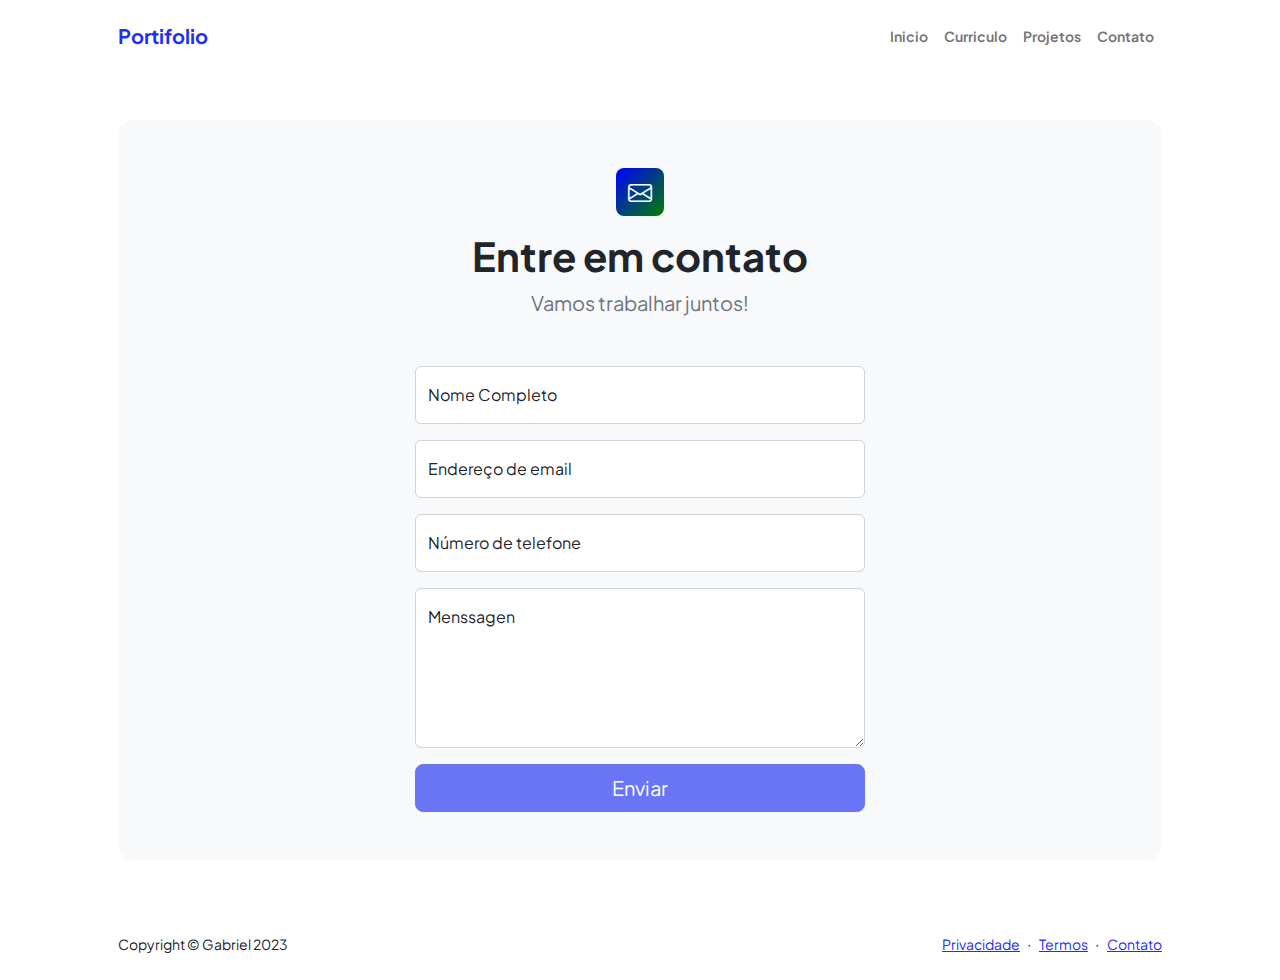
==== contato.html @ ac5b2639 "Meu Portifolio" ====
<!DOCTYPE html>
<html lang="en">
    <head>
        <meta charset="utf-8" />
        <meta name="viewport" content="width=device-width, initial-scale=1, shrink-to-fit=no" />
        <meta name="description" content />
        <meta name="author" content />
        <title>Portifolio</title>
        <!-- Favicon-->
        <link rel="icon" type="image/x-icon" href="assets/favicon.ico" />
        <!-- Custom Google font-->
        <link rel="preconnect" href="https://fonts.googleapis.com" />
        <link rel="preconnect" href="https://fonts.gstatic.com" crossorigin />
        <link href="https://fonts.googleapis.com/css2?family=Plus+Jakarta+Sans:wght@100;200;300;400;500;600;700;800;900&amp;display=swap" rel="stylesheet" />
        <!-- Bootstrap icons-->
        <link href="https://cdn.jsdelivr.net/npm/bootstrap-icons@1.8.1/font/bootstrap-icons.css" rel="stylesheet" />
        <!-- Core theme CSS (includes Bootstrap)-->
        <link href="css/styles.css" rel="stylesheet" />
    </head>
    <body class="d-flex flex-column">
        <main class="flex-shrink-0">
            <!-- Navigation-->
            <nav class="navbar navbar-expand-lg navbar-light bg-white py-3">
                <div class="container px-5">
                    <a class="navbar-brand" href="index.html"><span class="fw-bolder text-primary">Portifolio</span></a>
                    <button class="navbar-toggler" type="button" data-bs-toggle="collapse" data-bs-target="#navbarSupportedContent" aria-controls="navbarSupportedContent" aria-expanded="false" aria-label="Toggle navigation"><span class="navbar-toggler-icon"></span></button>
                    <div class="collapse navbar-collapse" id="navbarSupportedContent">
                        <ul class="navbar-nav ms-auto mb-2 mb-lg-0 small fw-bolder">
                            <li class="nav-item"><a class="nav-link" href="index.html">Inicio</a></li>
                            <li class="nav-item"><a class="nav-link" href="curriculo.html">Curriculo</a></li>
                            <li class="nav-item"><a class="nav-link" href="projetos.html">Projetos</a></li>
                            <li class="nav-item"><a class="nav-link" href="contato.html">Contato</a></li>
                        </ul>
                    </div>
                </div>
            </nav>
            <!-- Page content-->
            <section class="py-5">
                <div class="container px-5">
                    <!-- Contact form-->
                    <div class="bg-light rounded-4 py-5 px-4 px-md-5">
                        <div class="text-center mb-5">
                            <div class="feature bg-primary bg-gradient-primary-to-secondary text-white rounded-3 mb-3"><i class="bi bi-envelope"></i></div>
                            <h1 class="fw-bolder">Entre em contato</h1>
                            <p class="lead fw-normal text-muted mb-0">Vamos trabalhar juntos!                            </p>
                        </div>
                        <div class="row gx-5 justify-content-center">
                            <div class="col-lg-8 col-xl-6">
                                <!-- * * * * * * * * * * * * * * *-->
                                <!-- * * SB Forms Contact Form * *-->
                                <!-- * * * * * * * * * * * * * * *-->
                                <!-- This form is pre-integrated with SB Forms.-->
                                <!-- To make this form functional, sign up at-->
                                <!-- https://startbootstrap.com/solution/contact-forms-->
                                <!-- to get an API token!-->
                                <form id="contactForm" data-sb-form-api-token="API_TOKEN">
                                    <!-- Name input-->
                                    <div class="form-floating mb-3">
                                        <input class="form-control" id="name" type="text" placeholder="Enter your name..." data-sb-validations="required" />
                                        <label for="name">Nome Completo</label>
                                        <div class="invalid-feedback" data-sb-feedback="name:required">Um nome é necessário.                                        </div>
                                    </div>
                                    <!-- Email address input-->
                                    <div class="form-floating mb-3">
                                        <input class="form-control" id="email" type="email" placeholder="name@example.com" data-sb-validations="required,email" />
                                        <label for="email">Endereço de email</label>
                                        <div class="invalid-feedback" data-sb-feedback="email:required">Um e-mail é necessário.</div>
                                        <div class="invalid-feedback" data-sb-feedback="email:email">E-mail não é valido</div>
                                    </div>
                                    <!-- Phone number input-->
                                    <div class="form-floating mb-3">
                                        <input class="form-control" id="phone" type="tel" placeholder="(123) 456-7890" data-sb-validations="required" />
                                        <label for="phone">Número de telefone</label>
                                        <div class="invalid-feedback" data-sb-feedback="phone:required">É necessário um número de telefone.</div>
                                    </div>
                                    <!-- Message input-->
                                    <div class="form-floating mb-3">
                                        <textarea class="form-control" id="message" type="text" placeholder="Enter your message here..." style="height: 10rem" data-sb-validations="required"></textarea>
                                        <label for="message">Menssagen</label>
                                        <div class="invalid-feedback" data-sb-feedback="message:required">Uma mensagem é necessária.</div>
                                    </div>
                                    <!-- Submit success message-->
                                    <!---->
                                    <!-- This is what your users will see when the form-->
                                    <!-- has successfully submitted-->
                                    <div class="d-none" id="submitSuccessMessage">
                                        <div class="text-center mb-3">
                                            <div class="fw-bolder">Form submission successful!</div>
                                            To activate this form, sign up at
                                            <br />
                                            <a href="https://startbootstrap.com/solution/contact-forms">https://startbootstrap.com/solution/contact-forms</a>
                                        </div>
                                    </div>
                                    <!-- Submit error message-->
                                    <!---->
                                    <!-- This is what your users will see when there is-->
                                    <!-- an error submitting the form-->
                                    <div class="d-none" id="submitErrorMessage"><div class="text-center text-danger mb-3">Error sending message!</div></div>
                                    <!-- Submit Button-->
                                    <div class="d-grid"><button class="btn btn-primary btn-lg disabled" id="submitButton" type="submit">Enviar</button></div>
                                </form>
                            </div>
                        </div>
                    </div>
                </div>
            </section>
        </main>
        <!-- Footer-->
        <footer class="bg-white py-4 mt-auto">
            <div class="container px-5">
                <div class="row align-items-center justify-content-between flex-column flex-sm-row">
                    <div class="col-auto"><div class="small m-0">Copyright &copy; Gabriel 2023</div></div>
                    <div class="col-auto">
                        <a class="small" href="#!">Privacidade</a>
                        <span class="mx-1">&middot;</span>
                        <a class="small" href="#!">Termos</a>
                        <span class="mx-1">&middot;</span>
                        <a class="small" href="#!">Contato</a>
                    </div>
                </div>
            </div>
        </footer>
        <!-- Bootstrap core JS-->
        <script src="https://cdn.jsdelivr.net/npm/bootstrap@5.2.3/dist/js/bootstrap.bundle.min.js"></script>
        <!-- Core theme JS-->
        <script src="js/scripts.js"></script>
        <!-- * * * * * * * * * * * * * * * * * * * * * * * * * * * * * * * * * * * * * * * *-->
        <!-- * *                               SB Forms JS                               * *-->
        <!-- * * Activate your form at https://startbootstrap.com/solution/contact-forms * *-->
        <!-- * * * * * * * * * * * * * * * * * * * * * * * * * * * * * * * * * * * * * * * *-->
        <script src="https://cdn.startbootstrap.com/sb-forms-latest.js"></script>
    </body>
</html>
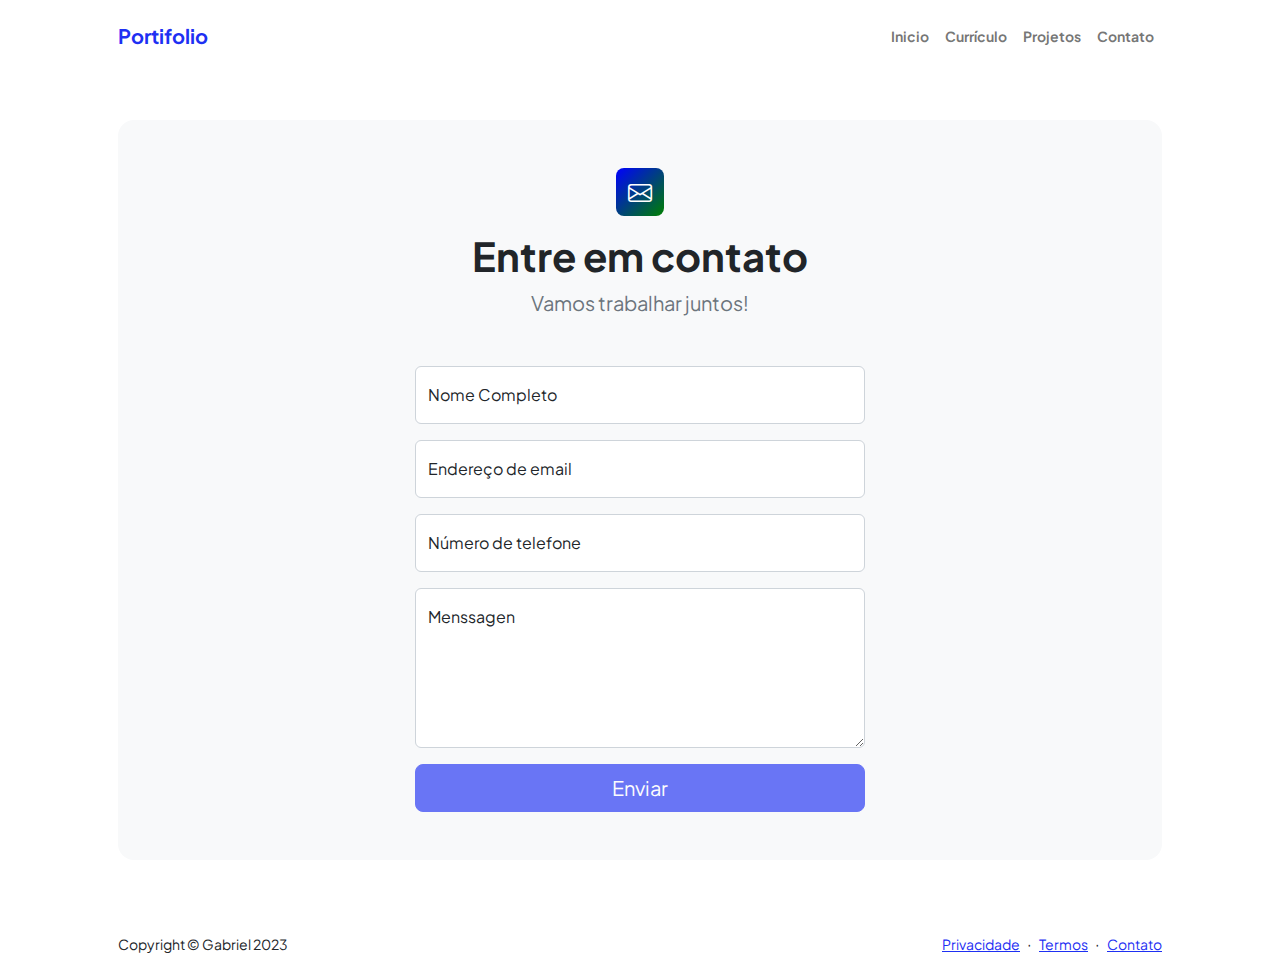
==== commit 934d79ba: "FIM por enquanto" ====
--- a/contato.html
+++ b/contato.html
@@ -27,7 +27,7 @@
                     <div class="collapse navbar-collapse" id="navbarSupportedContent">
                         <ul class="navbar-nav ms-auto mb-2 mb-lg-0 small fw-bolder">
                             <li class="nav-item"><a class="nav-link" href="index.html">Inicio</a></li>
-                            <li class="nav-item"><a class="nav-link" href="curriculo.html">Curriculo</a></li>
+                            <li class="nav-item"><a class="nav-link" href="curriculo.html">Currículo</a></li>
                             <li class="nav-item"><a class="nav-link" href="projetos.html">Projetos</a></li>
                             <li class="nav-item"><a class="nav-link" href="contato.html">Contato</a></li>
                         </ul>
@@ -85,10 +85,9 @@
                                     <!-- has successfully submitted-->
                                     <div class="d-none" id="submitSuccessMessage">
                                         <div class="text-center mb-3">
-                                            <div class="fw-bolder">Form submission successful!</div>
-                                            To activate this form, sign up at
+                                            <div class="fw-bolder">Formulario enviado com Sucesso!</div>
+                                            Para ativar este formulário, cadastre-se em.
                                             <br />
-                                            <a href="https://startbootstrap.com/solution/contact-forms">https://startbootstrap.com/solution/contact-forms</a>
                                         </div>
                                     </div>
                                     <!-- Submit error message-->
